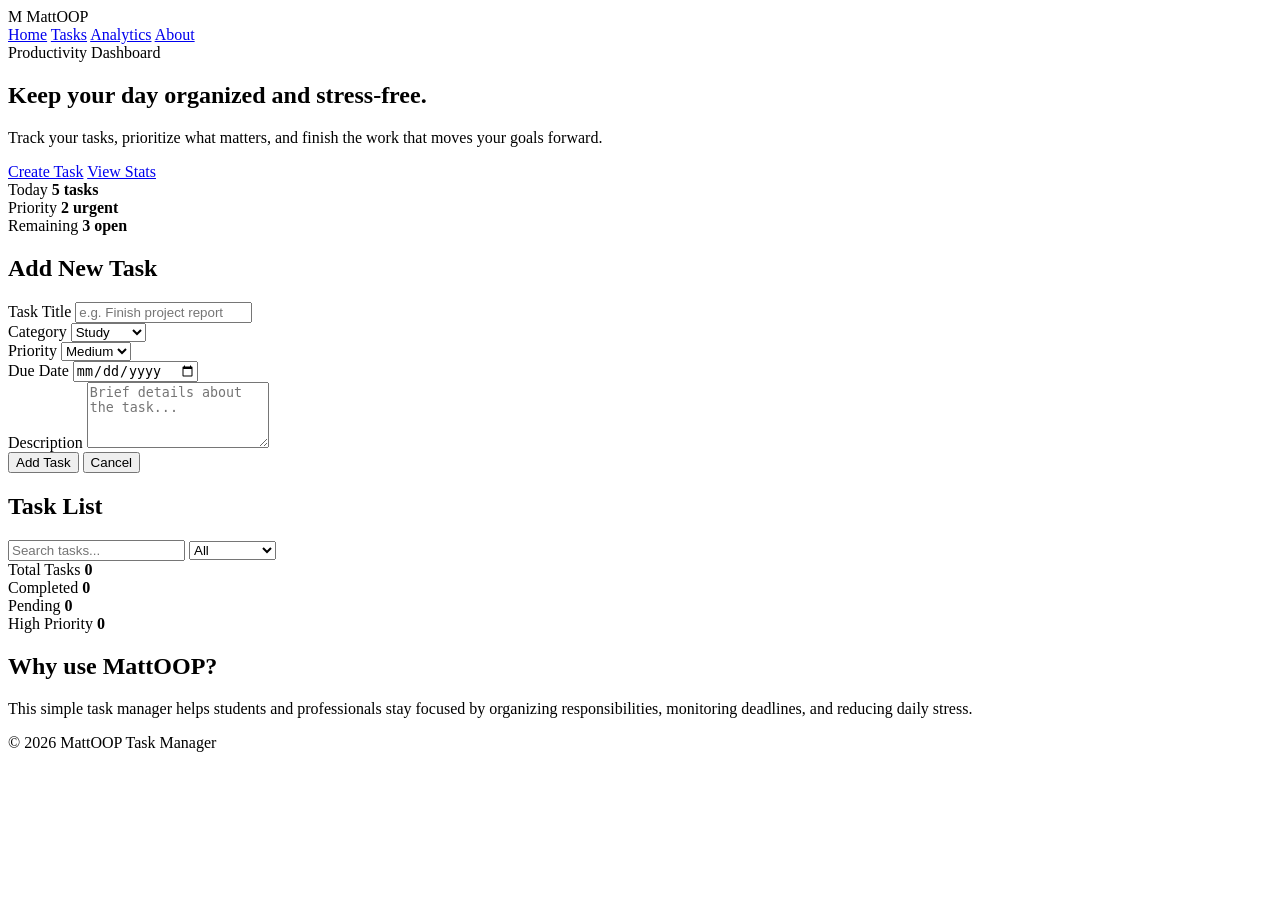
==== task-manager/index.html @ 8ca70e66 "Add task manager HTML, CSS, and JavaScript" ====
<!DOCTYPE html>
<html lang="en">
  <head>
    <meta charset="UTF-8" />
    <meta name="viewport" content="width=device-width, initial-scale=1.0" />
    <title>MattOOP Task Manager</title>
    <link rel="preconnect" href="https://fonts.googleapis.com" />
    <link rel="preconnect" href="https://fonts.gstatic.com" crossorigin />
    <link href="https://fonts.googleapis.com/css2?family=DM+Sans:wght@400;500;600;700&family=Space+Grotesk:wght@500;600;700&display=swap" rel="stylesheet" />
    <link rel="stylesheet" href="css/style.css" />
  </head>
  <body>
    <header class="topbar">
      <div class="container nav">
        <div class="brand">
          <span class="brand-mark">M</span>
          <span>MattOOP</span>
        </div>
        <nav class="main-nav" aria-label="Main navigation">
          <a href="#home">Home</a>
          <a href="#task-manager">Tasks</a>
          <a href="#analytics">Analytics</a>
          <a href="#about">About</a>
        </nav>
      </div>
    </header>

    <main>
      <section id="home" class="hero">
        <div class="container hero-content">
          <div class="hero-text">
            <span class="eyebrow">Productivity Dashboard</span>
            <h1>Keep your day organized and stress-free.</h1>
            <p>
              Track your tasks, prioritize what matters, and finish the work that moves
              your goals forward.
            </p>
            <div class="hero-actions">
              <a href="#task-manager" class="btn btn-primary">Create Task</a>
              <a href="#analytics" class="btn btn-secondary">View Stats</a>
            </div>
          </div>
          <div class="hero-card">
            <div class="mini-card">
              <span>Today</span>
              <strong>5 tasks</strong>
            </div>
            <div class="mini-card highlight">
              <span>Priority</span>
              <strong>2 urgent</strong>
            </div>
            <div class="mini-card">
              <span>Remaining</span>
              <strong>3 open</strong>
            </div>
          </div>
        </div>
      </section>

      <section id="task-manager" class="task-section">
        <div class="container task-layout">
          <aside class="panel form-panel">
            <div class="panel-header">
              <h2 id="formTitle">Add New Task</h2>
            </div>

            <form id="taskForm" novalidate>
              <div class="field-group">
                <label for="taskTitle">Task Title</label>
                <input id="taskTitle" name="taskTitle" type="text" maxlength="80" placeholder="e.g. Finish project report" />
              </div>

              <div class="field-row two-col">
                <div class="field-group">
                  <label for="taskCategory">Category</label>
                  <select id="taskCategory" name="taskCategory">
                    <option value="Study">Study</option>
                    <option value="Work">Work</option>
                    <option value="Personal">Personal</option>
                    <option value="Errands">Errands</option>
                    <option value="Health">Health</option>
                  </select>
                </div>

                <div class="field-group">
                  <label for="taskPriority">Priority</label>
                  <select id="taskPriority" name="taskPriority">
                    <option value="Low">Low</option>
                    <option value="Medium" selected>Medium</option>
                    <option value="High">High</option>
                  </select>
                </div>
              </div>

              <div class="field-group">
                <label for="taskDueDate">Due Date</label>
                <input id="taskDueDate" name="taskDueDate" type="date" />
              </div>

              <div class="field-group">
                <label for="taskDescription">Description</label>
                <textarea id="taskDescription" name="taskDescription" rows="4" placeholder="Brief details about the task..."></textarea>
              </div>

              <div class="button-row">
                <button class="btn btn-primary" type="submit" id="submitButton">Add Task</button>
                <button class="btn btn-secondary hidden" type="button" id="cancelEdit">Cancel</button>
              </div>
              <p id="formMessage" class="form-message" aria-live="polite"></p>
            </form>
          </aside>

          <section class="panel task-panel">
            <div class="panel-header task-toolbar">
              <h2>Task List</h2>
              <div class="filters">
                <input id="searchInput" type="search" placeholder="Search tasks..." aria-label="Search tasks" />
                <select id="statusFilter" aria-label="Filter by status">
                  <option value="all">All</option>
                  <option value="active">Active</option>
                  <option value="completed">Completed</option>
                </select>
              </div>
            </div>

            <div id="taskList" class="task-list" aria-live="polite"></div>
          </section>
        </div>
      </section>

      <section id="analytics" class="stats-section">
        <div class="container stats-grid">
          <article class="stat-card">
            <span>Total Tasks</span>
            <strong id="totalTasks">0</strong>
          </article>
          <article class="stat-card">
            <span>Completed</span>
            <strong id="completedTasks">0</strong>
          </article>
          <article class="stat-card">
            <span>Pending</span>
            <strong id="pendingTasks">0</strong>
          </article>
          <article class="stat-card accent">
            <span>High Priority</span>
            <strong id="highPriorityTasks">0</strong>
          </article>
        </div>
      </section>

      <section id="about" class="about-section">
        <div class="container about-box">
          <h2>Why use MattOOP?</h2>
          <p>
            This simple task manager helps students and professionals stay focused by
            organizing responsibilities, monitoring deadlines, and reducing daily stress.
          </p>
        </div>
      </section>
    </main>

    <footer class="site-footer">
      <div class="container">
        <p>© 2026 MattOOP Task Manager</p>
      </div>
    </footer>

    <script src="js/script.js"></script>
  </body>
</html>
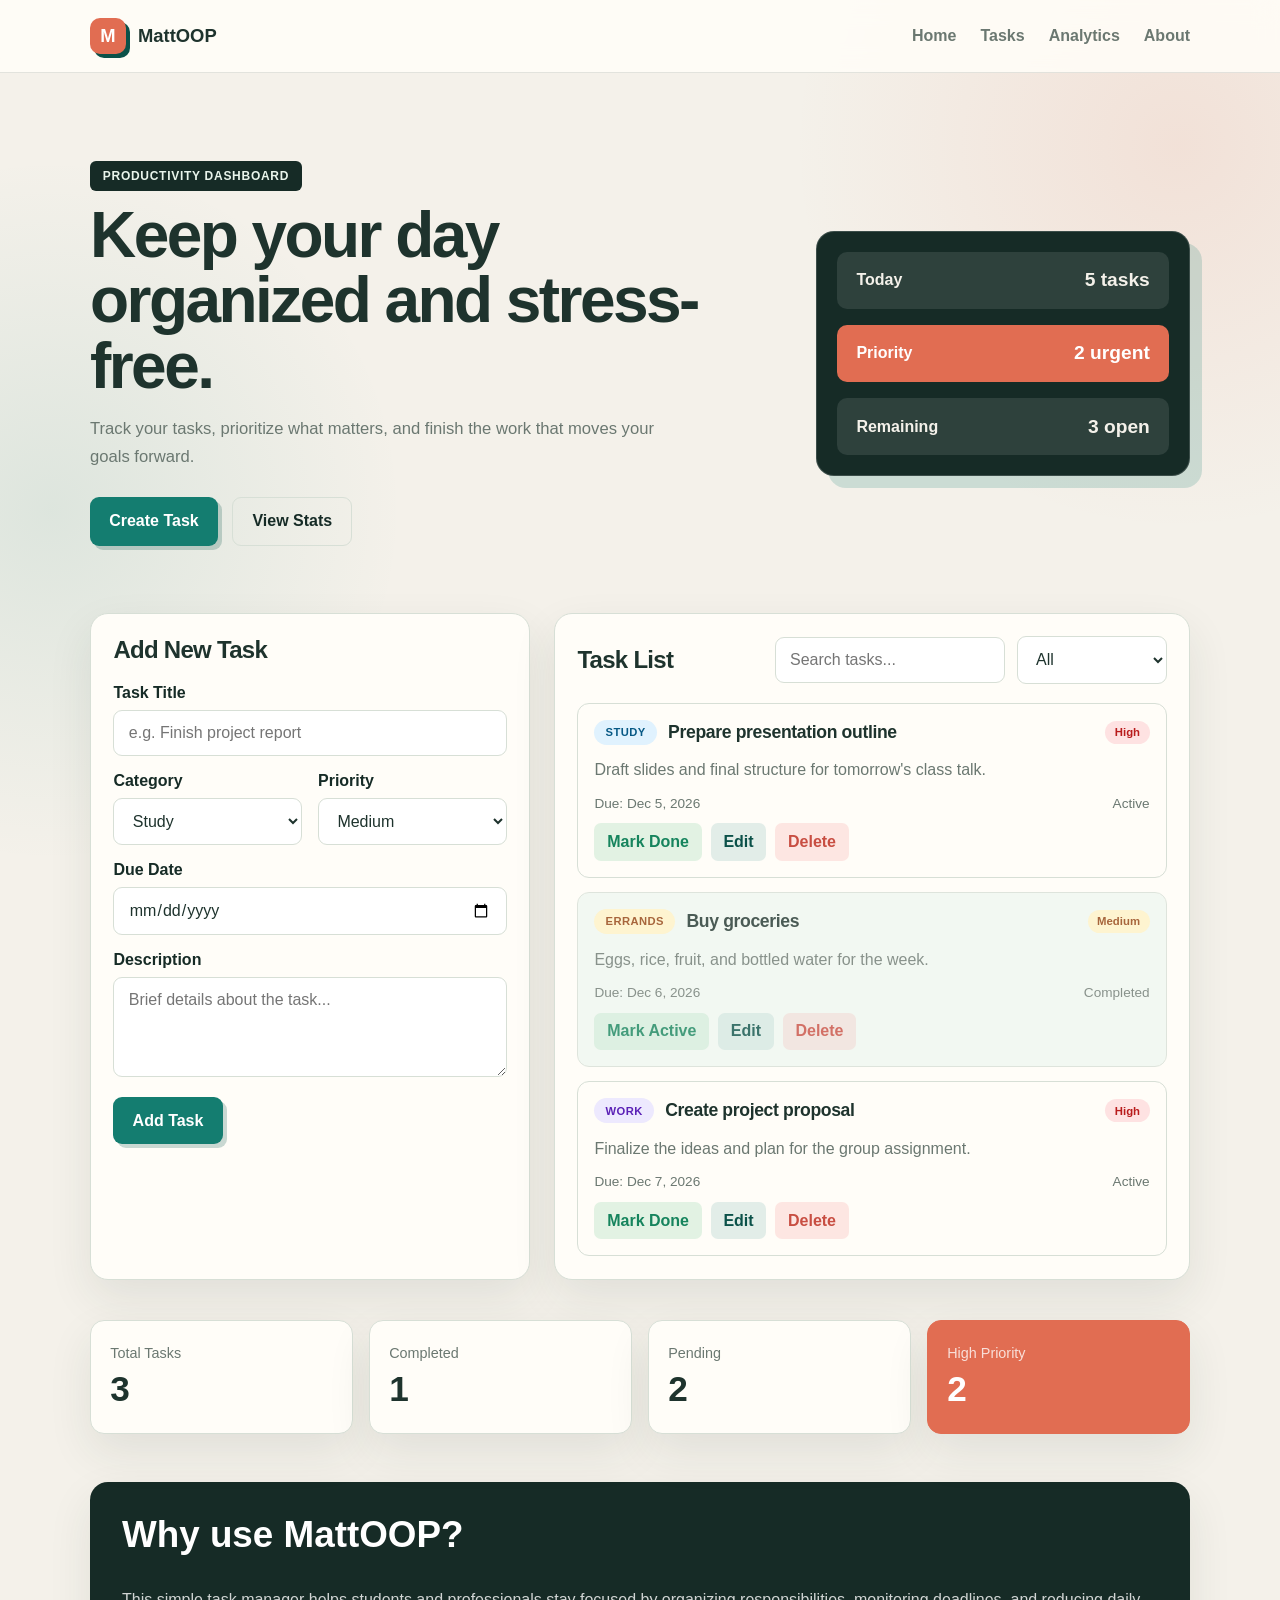
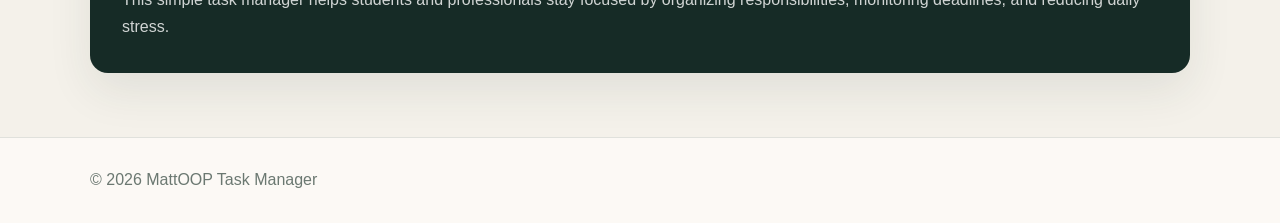
==== commit da9aa43b: "Fix task manager asset paths" ====
--- a/task-manager/index.html
+++ b/task-manager/index.html
@@ -7,7 +7,7 @@
     <link rel="preconnect" href="https://fonts.googleapis.com" />
     <link rel="preconnect" href="https://fonts.gstatic.com" crossorigin />
     <link href="https://fonts.googleapis.com/css2?family=DM+Sans:wght@400;500;600;700&family=Space+Grotesk:wght@500;600;700&display=swap" rel="stylesheet" />
-    <link rel="stylesheet" href="css/style.css" />
+    <link rel="stylesheet" href="style.css" />
   </head>
   <body>
     <header class="topbar">
@@ -166,6 +166,6 @@
       </div>
     </footer>
 
-    <script src="js/script.js"></script>
+    <script src="script.js"></script>
   </body>
 </html>
--- a/task-manager/style.css
+++ b/task-manager/style.css
@@ -0,0 +1,603 @@
+:root {
+  --bg: #f4f1ea;
+  --panel: #fffdf8;
+  --panel-alt: #e6f0e9;
+  --primary: #147d70;
+  --primary-dark: #0b5149;
+  --secondary: #162b26;
+  --success: #16845d;
+  --danger: #c84e42;
+  --warning: #c98022;
+  --text: #1e332d;
+  --muted: #6b7871;
+  --border: #d7dfd6;
+  --coral: #e16d52;
+  --shadow: 0 18px 45px rgba(30, 51, 45, 0.09);
+}
+
+* {
+  box-sizing: border-box;
+}
+
+html {
+  scroll-behavior: smooth;
+}
+
+body {
+  margin: 0;
+  font-family: "DM Sans", sans-serif;
+  background: radial-gradient(circle at 92% 8%, rgba(225, 109, 82, 0.12), transparent 24rem),
+    radial-gradient(circle at 4% 28%, rgba(20, 125, 112, 0.1), transparent 22rem),
+    var(--bg);
+  color: var(--text);
+}
+
+::selection {
+  background: rgba(225, 109, 82, 0.25);
+}
+
+h1,
+h2,
+h3,
+.brand {
+  font-family: "Space Grotesk", sans-serif;
+}
+
+img {
+  max-width: 100%;
+  display: block;
+}
+
+a {
+  text-decoration: none;
+}
+
+button,
+input,
+select,
+textarea {
+  font: inherit;
+}
+
+.container {
+  width: min(1100px, calc(100% - 2rem));
+  margin: 0 auto;
+}
+
+.topbar {
+  position: sticky;
+  top: 0;
+  background: rgba(255, 253, 248, 0.88);
+  backdrop-filter: blur(12px);
+  border-bottom: 1px solid rgba(30, 51, 45, 0.12);
+  z-index: 20;
+}
+
+.nav {
+  display: flex;
+  align-items: center;
+  justify-content: space-between;
+  min-height: 72px;
+}
+
+.brand {
+  display: inline-flex;
+  align-items: center;
+  gap: 0.75rem;
+  font-weight: 800;
+  font-size: 1.15rem;
+}
+
+.brand-mark {
+  width: 36px;
+  height: 36px;
+  display: inline-flex;
+  align-items: center;
+  justify-content: center;
+  border-radius: 10px;
+  background: var(--coral);
+  color: #fff;
+  box-shadow: 4px 4px 0 var(--primary-dark);
+}
+
+.main-nav {
+  display: flex;
+  align-items: center;
+  gap: 1.5rem;
+}
+
+.main-nav a {
+  color: var(--muted);
+  font-weight: 600;
+  transition: color 0.2s ease;
+}
+
+.main-nav a:hover,
+.main-nav a:focus {
+  color: var(--primary-dark);
+}
+
+.hero {
+  padding: 5.5rem 0 3.2rem;
+}
+
+.hero-content {
+  display: grid;
+  grid-template-columns: 1.3fr 0.7fr;
+  gap: 2rem;
+  align-items: center;
+}
+
+.hero-text h1 {
+  margin: 0.75rem 0 1rem;
+  max-width: 720px;
+  font-size: clamp(2.5rem, 5vw, 4.7rem);
+  letter-spacing: -0.04em;
+  line-height: 1.02;
+}
+
+.hero-text p {
+  margin: 0;
+  max-width: 600px;
+  color: var(--muted);
+  font-size: 1.04rem;
+  line-height: 1.7;
+}
+
+.eyebrow {
+  display: inline-block;
+  padding: 0.5rem 0.8rem;
+  border-radius: 6px;
+  background: var(--secondary);
+  color: #e9f5ec;
+  font-size: 0.75rem;
+  font-weight: 700;
+  letter-spacing: 0.06em;
+  text-transform: uppercase;
+}
+
+.hero-actions {
+  display: flex;
+  gap: 0.9rem;
+  flex-wrap: wrap;
+  margin-top: 1.6rem;
+}
+
+.btn {
+  display: inline-flex;
+  align-items: center;
+  justify-content: center;
+  gap: 0.45rem;
+  padding: 0.9rem 1.2rem;
+  border: none;
+  border-radius: 9px;
+  font-weight: 700;
+  cursor: pointer;
+  transition: transform 0.2s ease, box-shadow 0.2s ease;
+}
+
+.btn:hover,
+.btn:focus {
+  transform: translateY(-1px);
+}
+
+.btn-primary {
+  background: var(--primary);
+  color: #fff;
+  box-shadow: 4px 4px 0 rgba(11, 81, 73, 0.22);
+}
+
+.btn-secondary {
+  background: transparent;
+  border: 1px solid var(--border);
+  color: var(--secondary);
+}
+
+.hero-card {
+  display: grid;
+  gap: 1rem;
+  padding: 1.25rem;
+  border: 1px solid rgba(255, 255, 255, 0.16);
+  border-radius: 18px;
+  background: var(--secondary);
+  box-shadow: 12px 12px 0 rgba(20, 125, 112, 0.18);
+}
+
+.mini-card {
+  display: flex;
+  justify-content: space-between;
+  align-items: center;
+  padding: 1.1rem 1.2rem;
+  border-radius: 10px;
+  background: rgba(255, 253, 248, 0.1);
+  color: #f4f1ea;
+  font-weight: 600;
+}
+
+.mini-card strong {
+  font-size: 1.2rem;
+}
+
+.mini-card.highlight {
+  background: var(--coral);
+  color: #fff;
+}
+
+.task-section {
+  padding: 1rem 0 2.5rem;
+}
+
+.task-layout {
+  display: grid;
+  grid-template-columns: minmax(300px, 440px) minmax(0, 1fr);
+  gap: 1.5rem;
+}
+
+.panel {
+  background: var(--panel);
+  border: 1px solid var(--border);
+  border-radius: 18px;
+  box-shadow: var(--shadow);
+}
+
+.form-panel,
+.task-panel {
+  padding: 1.4rem;
+}
+
+.panel-header {
+  margin-bottom: 1.2rem;
+}
+
+.panel-header h2 {
+  margin: 0;
+  font-size: 1.5rem;
+  letter-spacing: -0.03em;
+}
+
+.task-toolbar {
+  display: flex;
+  justify-content: space-between;
+  gap: 0.8rem;
+  align-items: center;
+  flex-wrap: wrap;
+}
+
+.filters {
+  display: flex;
+  align-items: center;
+  gap: 0.7rem;
+  flex-wrap: wrap;
+}
+
+.filters input,
+.filters select,
+.field-group input,
+.field-group select,
+.field-group textarea {
+  width: 100%;
+  border: 1px solid var(--border);
+  background: #fff;
+  color: var(--text);
+  padding: 0.82rem 0.9rem;
+  border-radius: 9px;
+  transition: border-color 0.2s ease, box-shadow 0.2s ease;
+}
+
+.filters input,
+.filters select {
+  width: auto;
+  min-width: 150px;
+}
+
+.field-group input:focus,
+.field-group select:focus,
+.field-group textarea:focus,
+.filters input:focus,
+.filters select:focus {
+  outline: none;
+  border-color: var(--primary);
+  box-shadow: 0 0 0 4px rgba(20, 125, 112, 0.12);
+}
+
+.field-group {
+  margin-bottom: 1rem;
+}
+
+.field-row {
+  display: grid;
+  gap: 1rem;
+}
+
+.two-col {
+  grid-template-columns: repeat(2, minmax(0, 1fr));
+}
+
+label {
+  display: block;
+  margin-bottom: 0.5rem;
+  font-weight: 600;
+  color: var(--secondary);
+}
+
+textarea {
+  resize: vertical;
+  min-height: 90px;
+}
+
+.button-row {
+  display: flex;
+  gap: 0.75rem;
+  margin-top: 0.75rem;
+}
+
+.form-message {
+  min-height: 1.2em;
+  margin: 0.8rem 0 0;
+  color: var(--danger);
+  font-weight: 600;
+}
+
+.hidden {
+  display: none;
+}
+
+.task-list {
+  display: grid;
+  gap: 0.9rem;
+}
+
+.task-item {
+  display: grid;
+  gap: 0.8rem;
+  padding: 1rem;
+  border: 1px solid var(--border);
+  border-radius: 12px;
+  background: var(--panel);
+  transition: border-color 0.2s ease, transform 0.2s ease, box-shadow 0.2s ease;
+}
+
+.task-item:hover {
+  border-color: rgba(20, 125, 112, 0.45);
+  transform: translateY(-2px);
+  box-shadow: 0 10px 24px rgba(30, 51, 45, 0.08);
+}
+
+.task-item.completed {
+  opacity: 0.8;
+  background: #f0f7f1;
+}
+
+.task-top {
+  display: flex;
+  align-items: center;
+  justify-content: space-between;
+  gap: 0.75rem;
+}
+
+.task-title-group {
+  display: flex;
+  align-items: center;
+  gap: 0.7rem;
+}
+
+.task-badge {
+  display: inline-flex;
+  align-items: center;
+  justify-content: center;
+  padding: 0.4rem 0.7rem;
+  border-radius: 999px;
+  font-size: 0.7rem;
+  font-weight: 700;
+  letter-spacing: 0.04em;
+  text-transform: uppercase;
+}
+
+.task-badge.study { background: #e0f2fe; color: #075985; }
+.task-badge.work { background: #ede9fe; color: #5b21b6; }
+.task-badge.personal { background: #dcfce7; color: #166534; }
+.task-badge.errands { background: #fef3c7; color: #92400e; }
+.task-badge.health { background: #fee2e2; color: #991b1b; }
+
+.priority-pill {
+  display: inline-flex;
+  align-items: center;
+  padding: 0.35rem 0.6rem;
+  border-radius: 999px;
+  font-size: 0.71rem;
+  font-weight: 800;
+}
+
+.priority-pill.low { background: #dcfce7; color: #166534; }
+.priority-pill.medium { background: #fef3c7; color: #92400e; }
+.priority-pill.high { background: #fee2e2; color: #b91c1c; }
+
+.task-item h3 {
+  margin: 0;
+  font-size: 1.1rem;
+  letter-spacing: -0.02em;
+}
+
+.task-item p {
+  margin: 0;
+  color: var(--muted);
+  line-height: 1.6;
+}
+
+.task-meta {
+  display: flex;
+  align-items: center;
+  justify-content: space-between;
+  gap: 0.7rem;
+  flex-wrap: wrap;
+  color: var(--muted);
+  font-size: 0.85rem;
+}
+
+.task-actions {
+  display: flex;
+  gap: 0.55rem;
+  flex-wrap: wrap;
+}
+
+.action-btn {
+  border: none;
+  border-radius: 7px;
+  padding: 0.6rem 0.8rem;
+  font-weight: 700;
+  cursor: pointer;
+  transition: filter 0.2s ease, transform 0.2s ease;
+}
+
+.action-btn:hover {
+  filter: brightness(0.95);
+  transform: translateY(-1px);
+}
+
+.action-btn.complete {
+  background: rgba(22, 163, 74, 0.12);
+  color: var(--success);
+}
+
+.action-btn.edit {
+  background: rgba(20, 125, 112, 0.12);
+  color: var(--primary-dark);
+}
+
+.action-btn.delete {
+  background: rgba(239, 68, 68, 0.12);
+  color: var(--danger);
+}
+
+.empty-state {
+  padding: 2rem 1rem;
+  text-align: center;
+  border: 1px dashed var(--border);
+  border-radius: 16px;
+  color: var(--muted);
+  background: rgba(148, 163, 184, 0.03);
+}
+
+.stats-section {
+  padding: 0 0 3rem;
+}
+
+.stats-grid {
+  display: grid;
+  grid-template-columns: repeat(4, minmax(0, 1fr));
+  gap: 1rem;
+}
+
+.stat-card {
+  padding: 1.5rem 1.2rem;
+  border-radius: 14px;
+  background: var(--panel);
+  border: 1px solid var(--border);
+  box-shadow: var(--shadow);
+}
+
+.stat-card span {
+  display: block;
+  color: var(--muted);
+  font-size: 0.9rem;
+  margin-bottom: 0.5rem;
+}
+
+.stat-card strong {
+  font-family: "Space Grotesk", sans-serif;
+  font-size: clamp(1.7rem, 3vw, 2.2rem);
+}
+
+.stat-card.accent {
+  background: var(--coral);
+  border-color: var(--coral);
+  color: #fff;
+}
+
+.stat-card.accent span {
+  color: rgba(255, 255, 255, 0.78);
+}
+
+.about-section {
+  padding: 0 0 4rem;
+}
+
+.about-box {
+  background: var(--secondary);
+  color: #fff;
+  border-radius: 18px;
+  padding: 2rem;
+  box-shadow: var(--shadow);
+}
+
+.about-box h2 {
+  margin-top: 0;
+  font-size: clamp(1.7rem, 3vw, 2.3rem);
+}
+
+.about-box p {
+  margin-bottom: 0;
+  line-height: 1.7;
+  color: rgba(255, 255, 255, 0.8);
+}
+
+.site-footer {
+  border-top: 1px solid rgba(30, 51, 45, 0.12);
+  background: rgba(255, 253, 248, 0.75);
+  padding: 1.1rem 0;
+  color: var(--muted);
+}
+
+@media (max-width: 840px) {
+  .hero-content,
+  .task-layout,
+  .stats-grid {
+    grid-template-columns: 1fr;
+  }
+
+  .task-toolbar {
+    align-items: stretch;
+  }
+
+  .filters {
+    width: 100%;
+  }
+
+  .filters input,
+  .filters select {
+    flex: 1 1 100%;
+    width: 100%;
+  }
+}
+
+@media (max-width: 540px) {
+  .main-nav {
+    gap: 0.85rem;
+    font-size: 0.85rem;
+  }
+
+  .nav {
+    flex-direction: column;
+    padding: 0.9rem 0;
+    gap: 0.8rem;
+  }
+
+  .hero {
+    padding-top: 3.5rem;
+  }
+
+  .hero-text h1 {
+    font-size: 2.8rem;
+  }
+
+  .button-row,
+  .task-top,
+  .task-meta {
+    flex-direction: column;
+    align-items: stretch;
+  }
+
+  .two-col {
+    grid-template-columns: 1fr;
+  }
+}
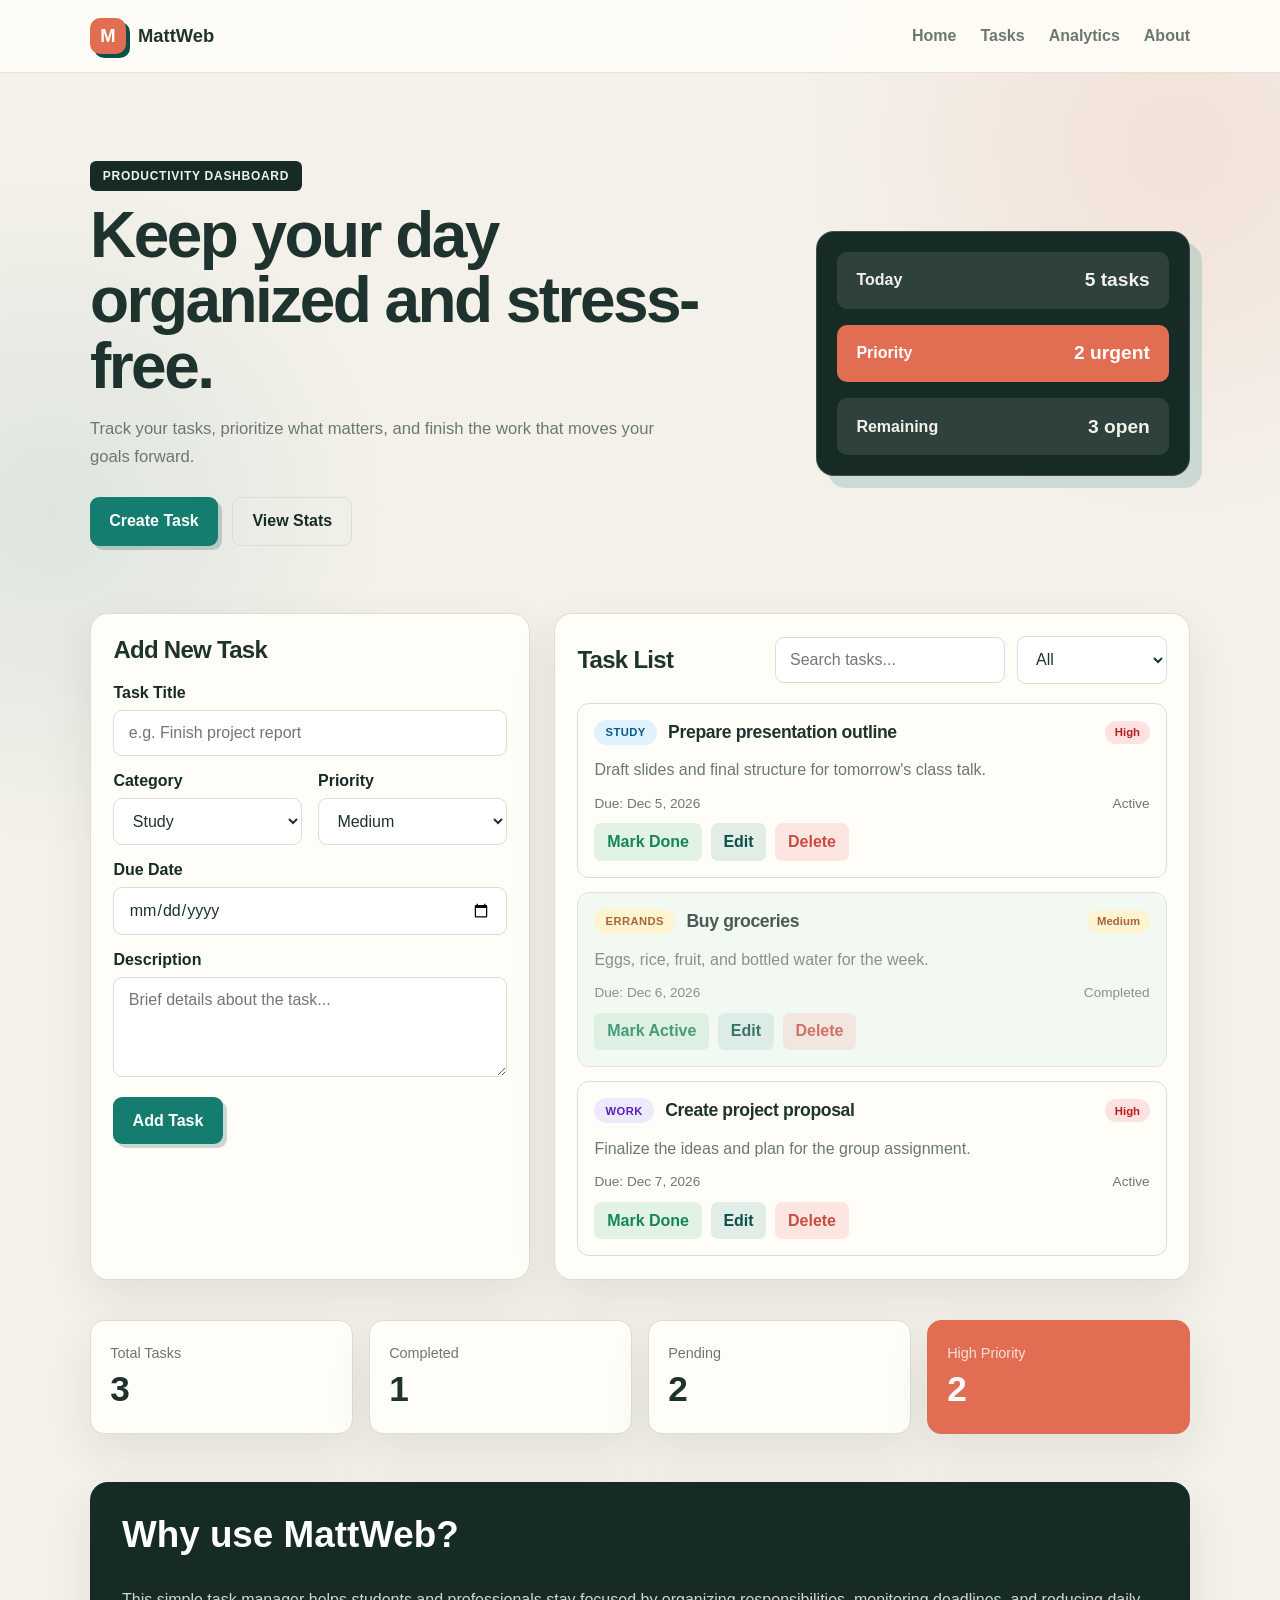
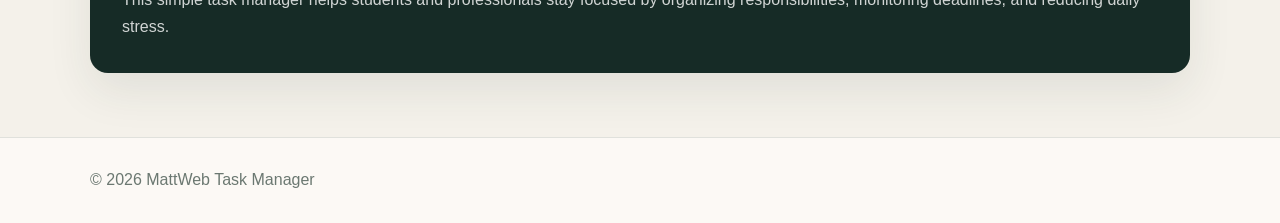
==== commit e34b734b: "Rename task manager brand to MattWeb" ====
--- a/task-manager/index.html
+++ b/task-manager/index.html
@@ -3,7 +3,7 @@
   <head>
     <meta charset="UTF-8" />
     <meta name="viewport" content="width=device-width, initial-scale=1.0" />
-    <title>MattOOP Task Manager</title>
+    <title>MattWeb Task Manager</title>
     <link rel="preconnect" href="https://fonts.googleapis.com" />
     <link rel="preconnect" href="https://fonts.gstatic.com" crossorigin />
     <link href="https://fonts.googleapis.com/css2?family=DM+Sans:wght@400;500;600;700&family=Space+Grotesk:wght@500;600;700&display=swap" rel="stylesheet" />
@@ -14,7 +14,7 @@
       <div class="container nav">
         <div class="brand">
           <span class="brand-mark">M</span>
-          <span>MattOOP</span>
+          <span>MattWeb</span>
         </div>
         <nav class="main-nav" aria-label="Main navigation">
           <a href="#home">Home</a>
@@ -151,7 +151,7 @@
 
       <section id="about" class="about-section">
         <div class="container about-box">
-          <h2>Why use MattOOP?</h2>
+          <h2>Why use MattWeb?</h2>
           <p>
             This simple task manager helps students and professionals stay focused by
             organizing responsibilities, monitoring deadlines, and reducing daily stress.
@@ -162,7 +162,7 @@
 
     <footer class="site-footer">
       <div class="container">
-        <p>© 2026 MattOOP Task Manager</p>
+        <p>© 2026 MattWeb Task Manager</p>
       </div>
     </footer>
 
